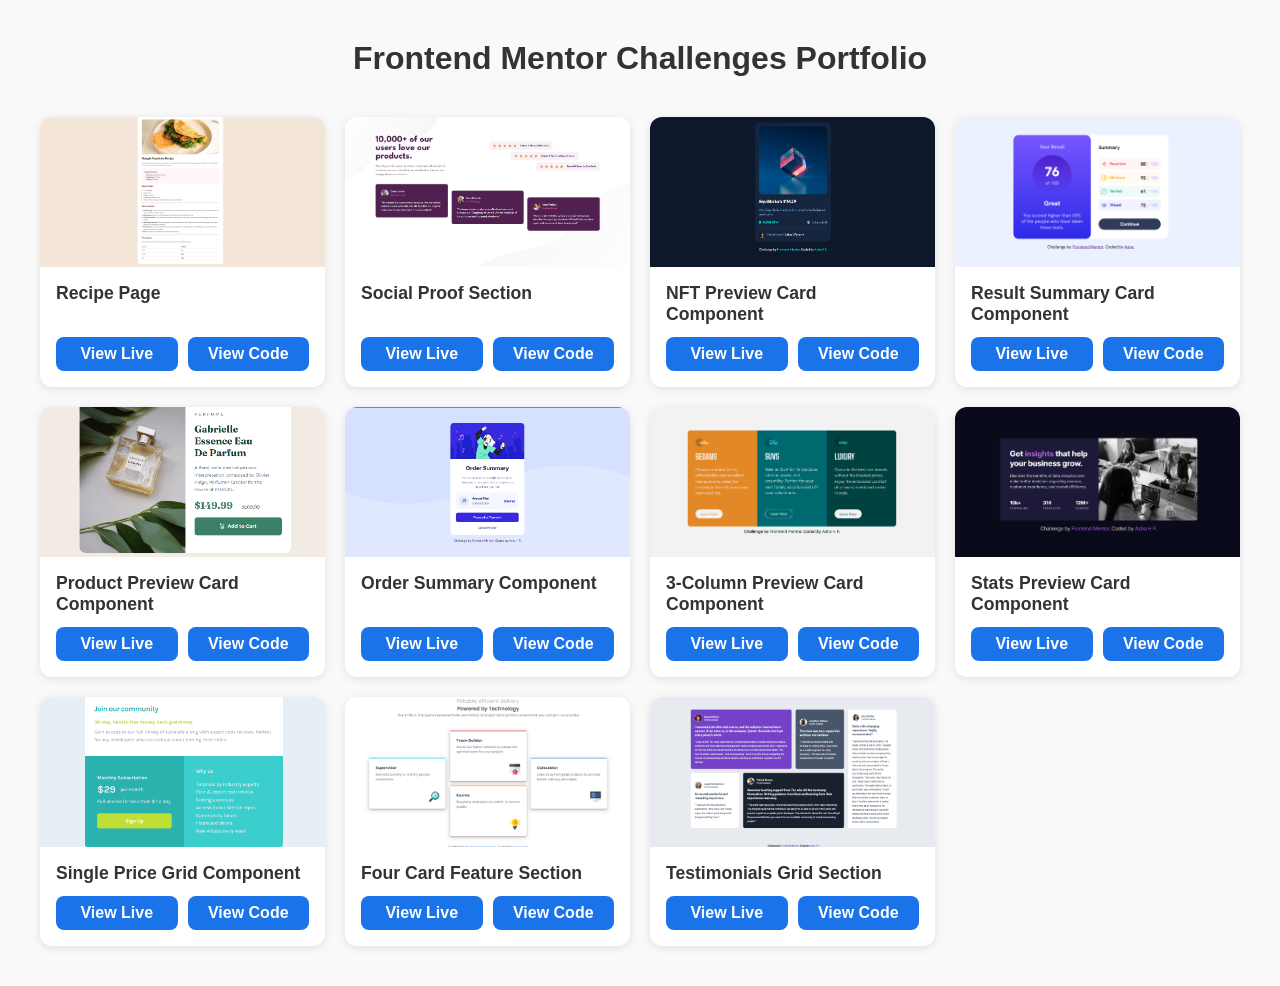
==== index.html @ 2303ed1d "Added blog-preview-card solution" ====
<!DOCTYPE html>
<html lang="en">
<head>
  <meta charset="UTF-8">
  <meta name="viewport" content="width=device-width, initial-scale=1.0">
  <title>Frontend Mentor Challenges Portfolio</title>
  <link rel="stylesheet" href="styles.css">
</head>
<body>
  <h1>Frontend Mentor Challenges Portfolio</h1>

  <div class="grid">

    <!-- Recipe page -->
     <div class="card">
      <img src="recipe-page\screenshot.png" alt="Recipe page Screenshot">
      <div class="card-content">
        <h2>Recipe Page</h2>
        <div class="buttons">
          <a href="recipe-page/" target="_blank">View Live</a>
          <a href="https://github.com/asha-16/frontend-mentor-projects/tree/main/recipe-page" target="_blank">View Code</a>
        </div>
      </div>
    </div>

    <!-- Social Proof Section -->
    <div class="card">
      <img src="social-proof-section/screenshot.png" alt="Social Proof Screenshot">
      <div class="card-content">
        <h2>Social Proof Section</h2>
        <div class="buttons">
          <a href="social-proof-section/" target="_blank">View Live</a>
          <a href="https://github.com/asha-16/frontend-mentor-projects/tree/main/single-price-grid" target="_blank">View Code</a>
        </div>
      </div>
    </div>

    <!-- NFT Preview Card -->
    <div class="card">
      <img src="nft-preview-card/screenshot.png" alt="NFT Preview Card Screenshot">
      <div class="card-content">
        <h2>NFT Preview Card Component</h2>
        <div class="buttons">
          <a href="nft-preview-card/" target="_blank">View Live</a>
          <a href="https://github.com/asha-16/frontend-mentor-projects/tree/main/nft-preview-card" target="_blank">View Code</a>
        </div>
      </div>
    </div>

    <!-- Result Summary Card -->
    <div class="card">
      <img src="result-summary-card/screenshot.png" alt="Result Summary Screenshot">
      <div class="card-content">
        <h2>Result Summary Card Component</h2>
        <div class="buttons">
          <a href="result-summary-card/" target="_blank">View Live</a>
          <a href="https://github.com/asha-16/frontend-mentor-projects/tree/main/result-summary-card" target="_blank">View Code</a>
        </div>
      </div>
    </div>

    <!-- Product Preview Card -->
    <div class="card">
      <img src="product-preview-card/screenshot.png" alt="Product Preview Screenshot">
      <div class="card-content">
        <h2>Product Preview Card Component</h2>
        <div class="buttons">
          <a href="product-preview-card/" target="_blank">View Live</a>
          <a href="https://github.com/asha-16/frontend-mentor-projects/tree/main/product-preview-card" target="_blank">View Code</a>
        </div>
      </div>
    </div>

    <!-- Order Summary Component -->
    <div class="card">
      <img src="order-summary-component/screenshot.png" alt="Order Summary Screenshot">
      <div class="card-content">
        <h2>Order Summary Component</h2>
        <div class="buttons">
          <a href="order-summary-component/" target="_blank">View Live</a>
          <a href="https://github.com/asha-16/frontend-mentor-projects/tree/main/order-summary-component" target="_blank">View Code</a>
        </div>
      </div>
    </div>

    <!-- 3-Column Preview Card -->
    <div class="card">
      <img src="3-column-preview-card/screenshot.png" alt="3-Column Preview Screenshot">
      <div class="card-content">
        <h2>3-Column Preview Card Component</h2>
        <div class="buttons">
          <a href="3-column-preview-card/" target="_blank">View Live</a>
          <a href="https://github.com/asha-16/frontend-mentor-projects/tree/main/3-column-preview-card" target="_blank">View Code</a>
        </div>
      </div>
    </div>

    <!-- Stats Preview Card -->
    <div class="card">
      <img src="stats-preview-card/screenshot.png" alt="Stats Preview Screenshot">
      <div class="card-content">
        <h2>Stats Preview Card Component</h2>
        <div class="buttons">
          <a href="stats-preview-card/" target="_blank">View Live</a>
          <a href="https://github.com/asha-16/frontend-mentor-projects/tree/main/stats-preview-card" target="_blank">View Code</a>
        </div>
      </div>
    </div>

    <!-- Single Price Grid -->
    <div class="card">
      <img src="single-price-grid/screenshot.png" alt="Single Price Grid Screenshot">
      <div class="card-content">
        <h2>Single Price Grid Component</h2>
        <div class="buttons">
          <a href="single-price-grid/" target="_blank">View Live</a>
          <a href="https://github.com/asha-16/frontend-mentor-projects/tree/main/single-price-grid" target="_blank">View Code</a>
        </div>
      </div>
    </div>

    <!-- Four Card Feature Section -->
    <div class="card">
      <img src="four-card-feature/screenshot.png" alt="Four Card Feature Screenshot">
      <div class="card-content">
        <h2>Four Card Feature Section</h2>
        <div class="buttons">
          <a href="four-card-feature/" target="_blank">View Live</a>
          <a href="https://github.com/asha-16/frontend-mentor-projects/tree/main/four-card-feature" target="_blank">View Code</a>
        </div>
      </div>
    </div>

    <!-- Testimonials Grid Section -->
    <div class="card">
      <img src="testimonials-grid/screenshot.png" alt="Testimonials Grid Screenshot">
      <div class="card-content">
        <h2>Testimonials Grid Section</h2>
        <div class="buttons">
          <a href="testimonials-grid/" target="_blank">View Live</a>
          <a href="https://github.com/asha-16/frontend-mentor-projects/tree/main/testimonials-grid" target="_blank">View Code</a>
        </div>
      </div>
    </div>

    

  </div>

</body>
</html>
---- styles.css ----
body {
  font-family: Arial, sans-serif;
  margin: 40px;
  background-color: #f9f9f9;
}

h1 {
  text-align: center;
  margin-bottom: 40px;
  color: #333;
}

.grid {
  display: grid;
  grid-template-columns: repeat(auto-fit, minmax(250px, 1fr));
  gap: 20px;
}

.card {
  background-color: #fff;
  border-radius: 12px;
  overflow: hidden;
  box-shadow: 0 2px 8px rgba(0,0,0,0.1);
  transition: transform 0.2s, box-shadow 0.2s;
  display: flex;
  flex-direction: column;
}

.card:hover {
  transform: translateY(-4px);
  box-shadow: 0 6px 15px rgba(0,0,0,0.15);
}

.card img {
  width: 100%;
  height: 150px;
  object-fit: cover;
}

.card-content {
  padding: 16px;
  flex: 1;
  display: flex;
  flex-direction: column;
  justify-content: space-between;
}

.card h2 {
  font-size: 1.1rem;
  margin: 0 0 12px 0;
  color: #333;
}

.buttons {
  display: flex;
  gap: 10px;
}

.buttons a {
  flex: 1;
  text-align: center;
  text-decoration: none;
  color: white;
  background-color: #1a73e8;
  padding: 8px 0;
  border-radius: 8px;
  font-weight: bold;
  transition: background-color 0.2s;
}

.buttons a:hover {
  background-color: #1558b0;
}
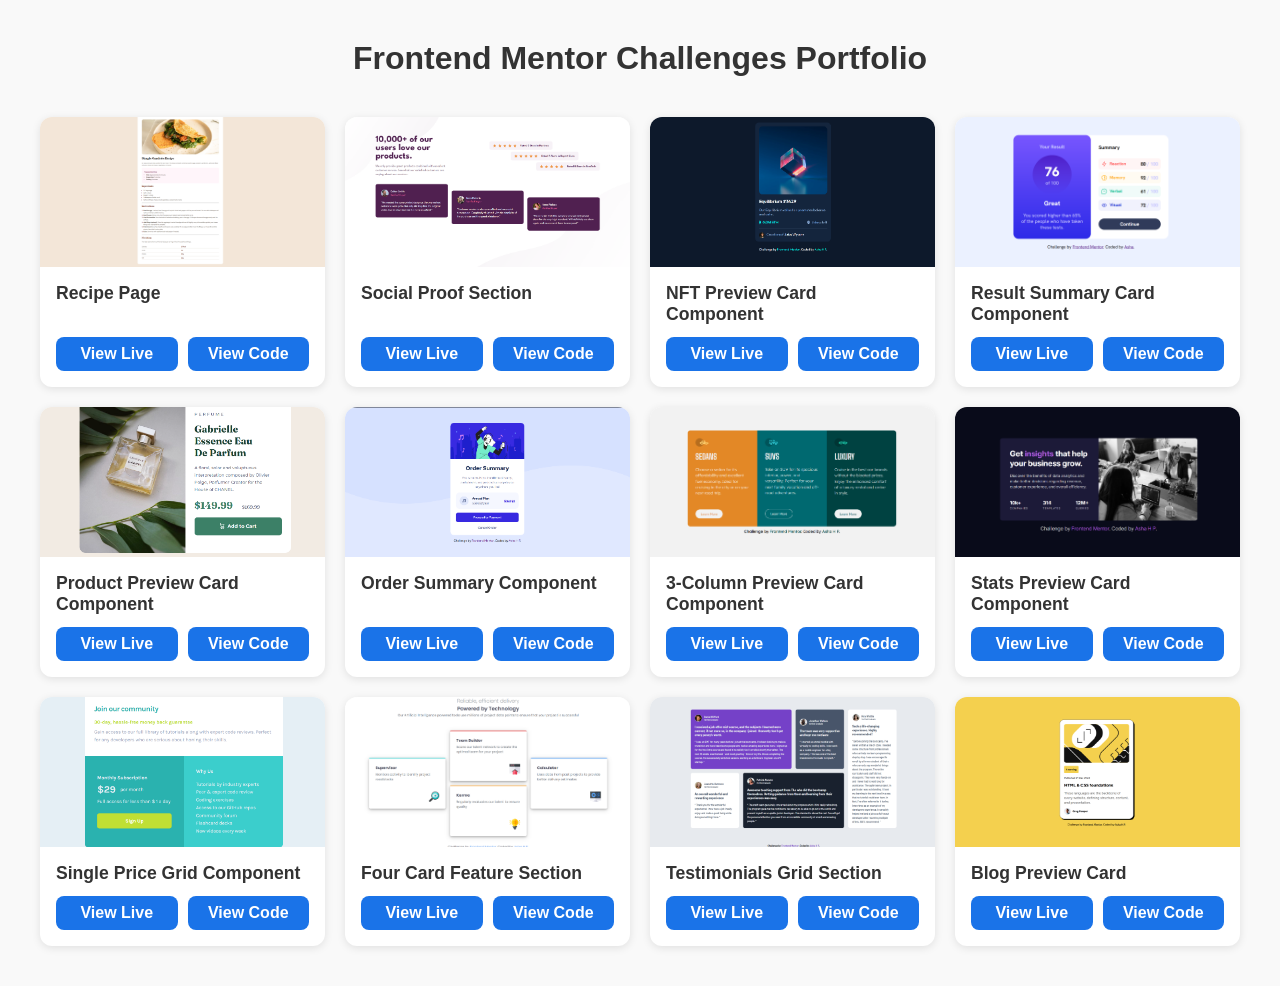
==== commit 304db8a2: "updated portfolio" ====
--- a/index.html
+++ b/index.html
@@ -143,7 +143,18 @@
       </div>
     </div>
 
-    
+    <!-- Blog Preview card -->
+    <div class="card">
+      <img src="blog-preview-card\screenshot.png" alt="Blog Preview card Screenshot">
+      <div class="card-content">
+        <h2>Blog Preview Card</h2>
+        <div class="buttons">
+          <a href="blog-preview-card" target="_blank">View Live</a>
+          <a href="https://github.com/asha-16/frontend-mentor-projects/tree/main/blog-preview-card" target="_blank">View Code</a>
+        </div>
+      </div>
+    </div>
+
 
   </div>
 
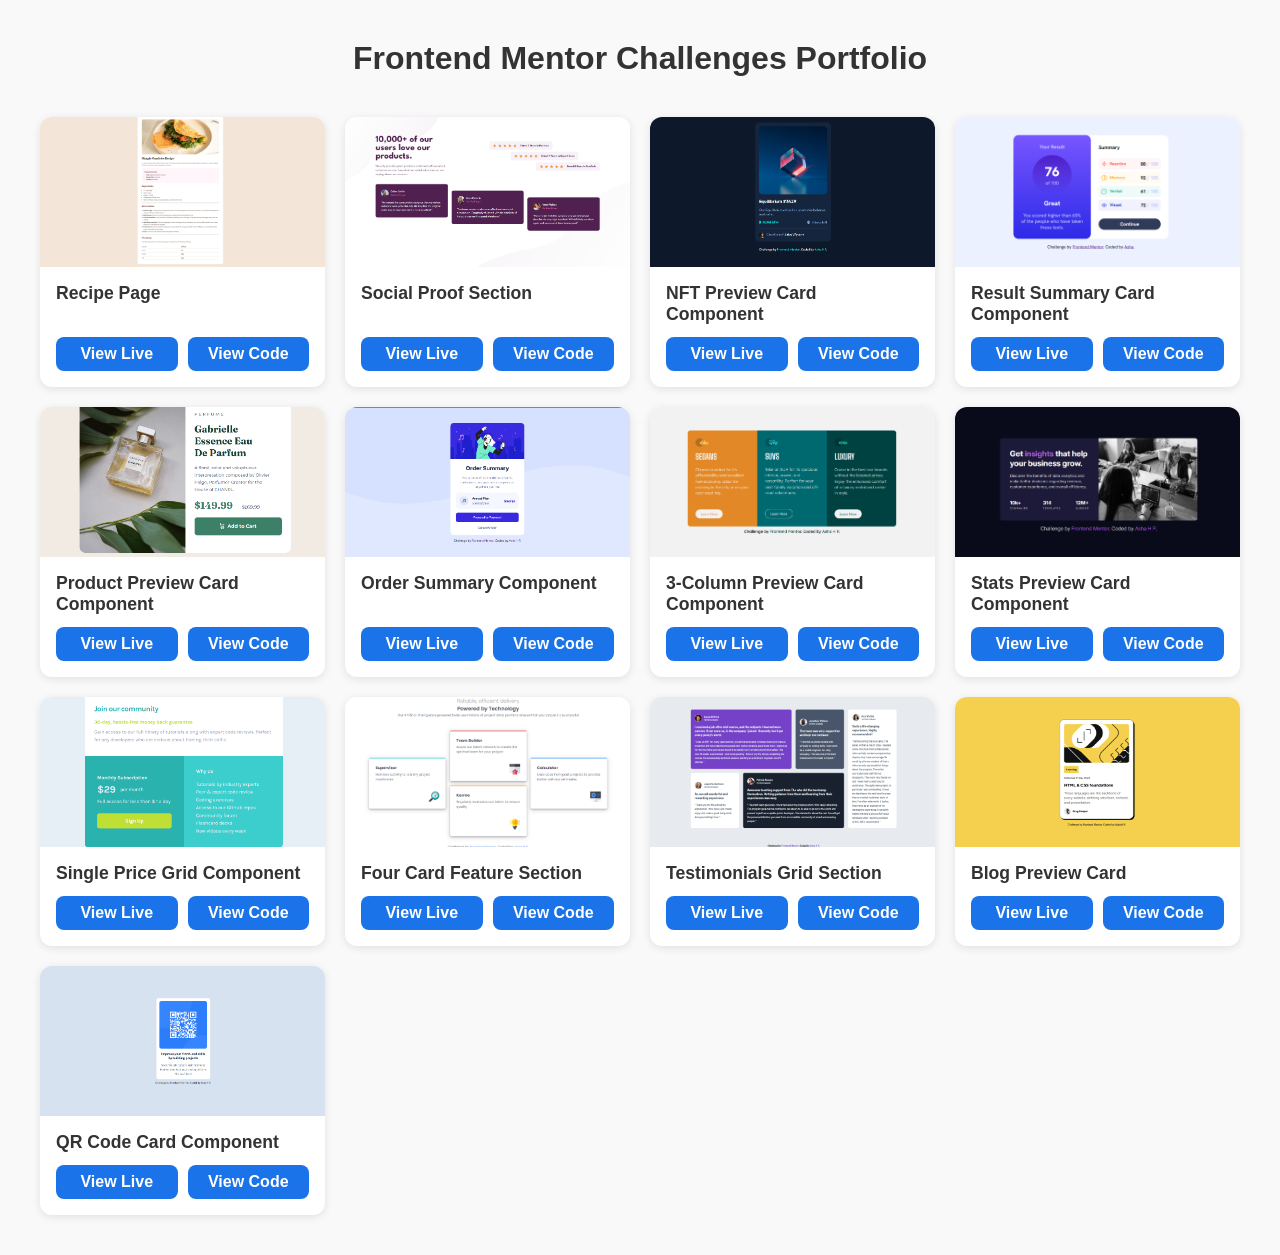
==== commit d0897983: "Add QR Code Component challenge" ====
--- a/index.html
+++ b/index.html
@@ -155,6 +155,18 @@
       </div>
     </div>
 
+    <!-- Qr code card component -->
+    <div class="card">
+      <img src="qr-code-component\screenshot.png" alt="Qr code card Screenshot">
+      <div class="card-content">
+        <h2>QR Code Card Component</h2>
+        <div class="buttons">
+          <a href="qr-code-component" target="_blank">View Live</a>
+          <a href="https://github.com/asha-16/frontend-mentor-projects/tree/main/blog-preview-card" target="_blank">View Code</a>
+        </div>
+      </div>
+    </div>
+
 
   </div>
 
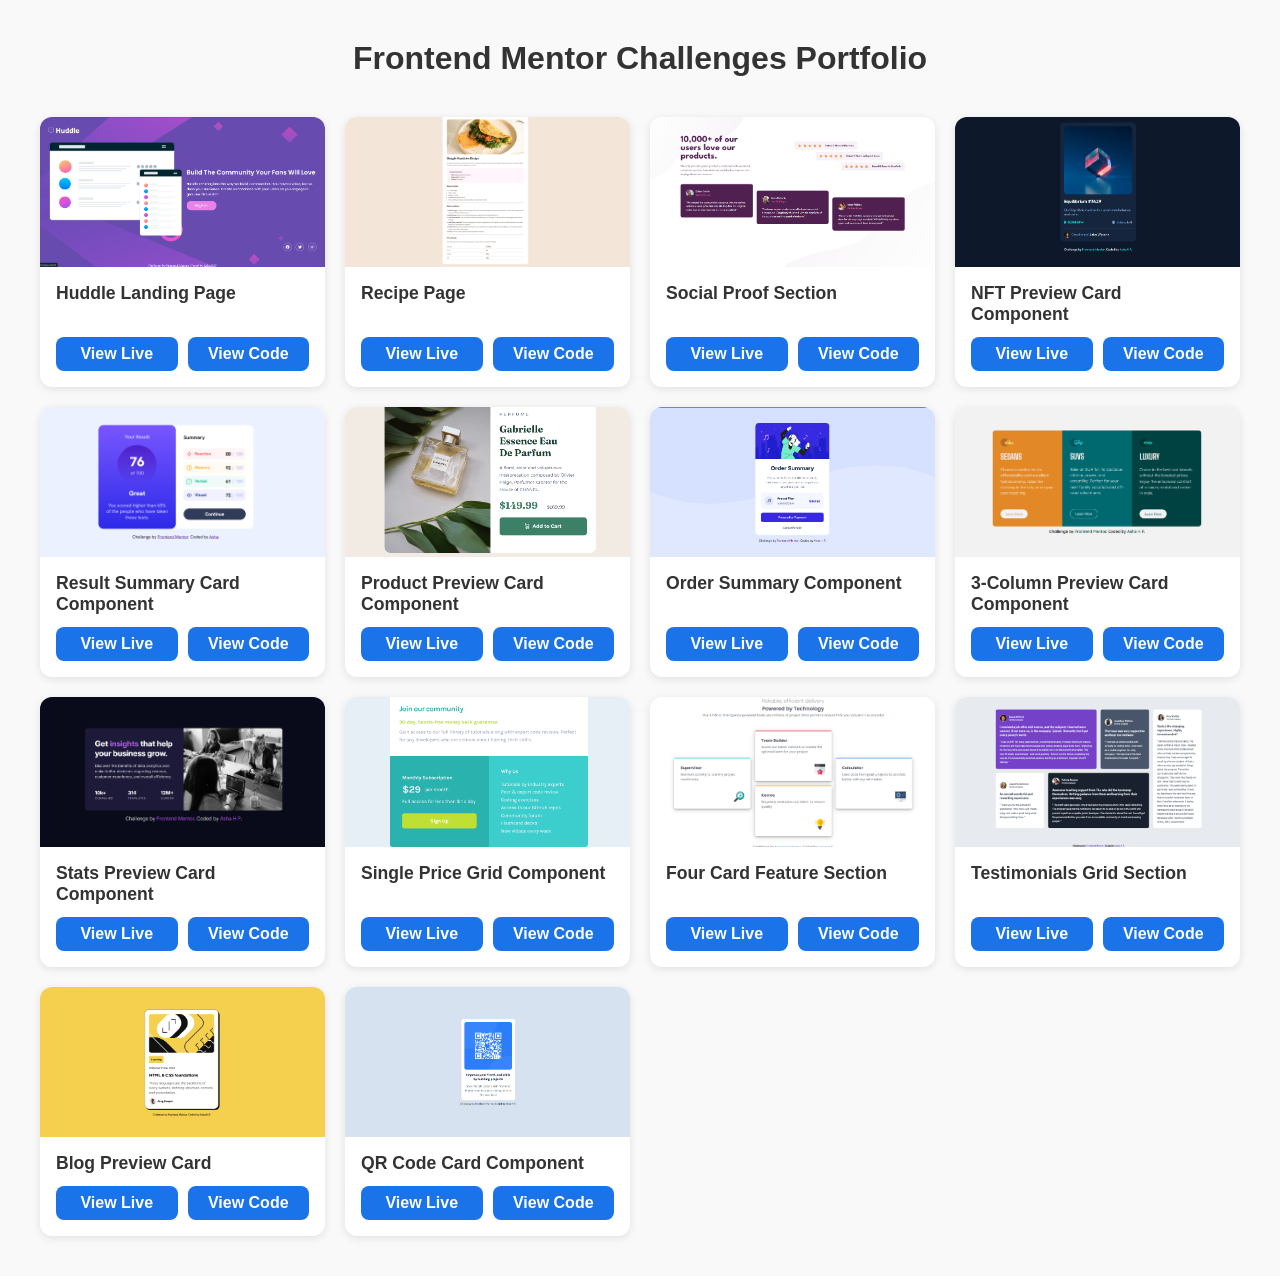
==== commit 3f165879: "Add Huddle landing page to portfolio" ====
--- a/index.html
+++ b/index.html
@@ -10,6 +10,19 @@
   <h1>Frontend Mentor Challenges Portfolio</h1>
 
   <div class="grid">
+
+    <!-- Huddle Landing Page -->
+     <div class="card">
+      <img src="huddle-landing-page\screenshot.png" alt="Huddle Landing Page Screenshot">
+      <div class="card-content">
+        <h2>Huddle Landing Page</h2>
+        <div class="buttons">
+          <a href="huddle-landing-page/" target="_blank">View Live</a>
+          <a href="https://github.com/asha-16/frontend-mentor-projects/tree/main/huddle-landing-page" target="_blank">View Code</a>
+        </div>
+      </div>
+    </div>
+
 
     <!-- Recipe page -->
      <div class="card">
@@ -162,7 +175,7 @@
         <h2>QR Code Card Component</h2>
         <div class="buttons">
           <a href="qr-code-component" target="_blank">View Live</a>
-          <a href="https://github.com/asha-16/frontend-mentor-projects/tree/main/blog-preview-card" target="_blank">View Code</a>
+          <a href="https://github.com/asha-16/frontend-mentor-projects/tree/main/qr-code-component" target="_blank">View Code</a>
         </div>
       </div>
     </div>
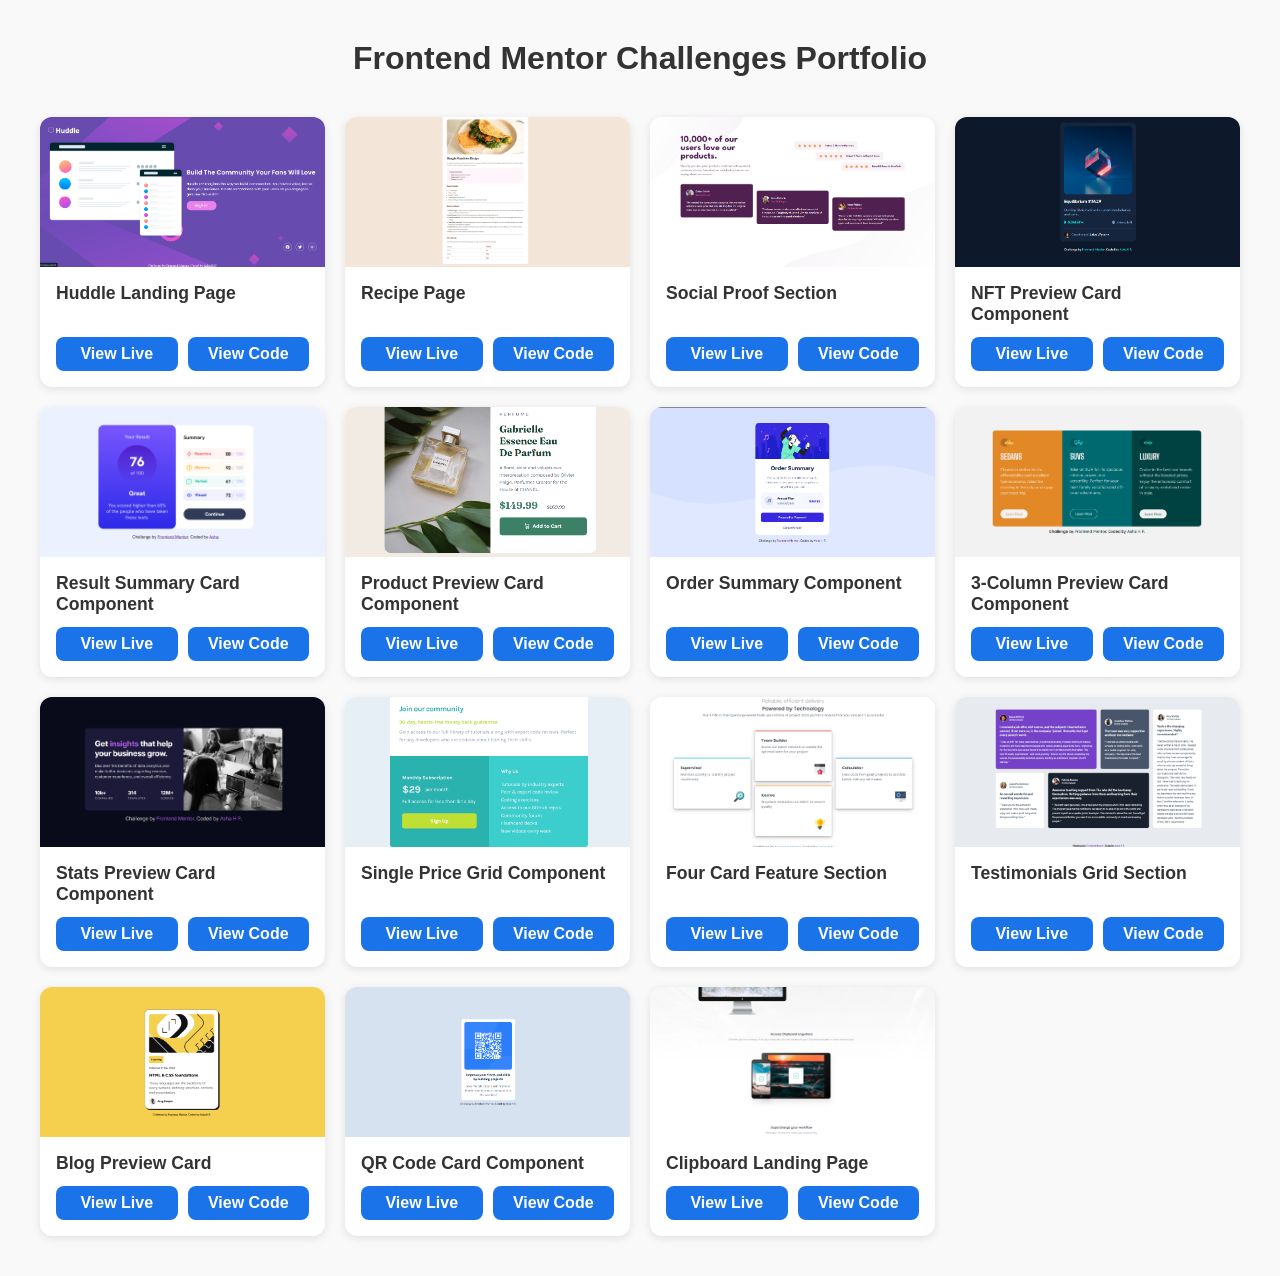
==== commit 75c060bc: "Add Clipboard Landing Page to portfolio" ====
--- a/index.html
+++ b/index.html
@@ -181,6 +181,21 @@
     </div>
 
 
+    <!-- Clipboard landing page -->
+    <div class="card">
+      <img src="clipboard-landing-page\screenshot.png" alt="Clipboard landing page Screenshot">
+      <div class="card-content">
+        <h2>Clipboard Landing Page</h2>
+        <div class="buttons">
+          <a href="clipboard-landing-page" target="_blank">View Live</a>
+          <a href="https://github.com/asha-16/frontend-mentor-projects/tree/main/clipboard-landing-page" target="_blank">View Code</a>
+        </div>
+      </div>
+    </div>
+
+
+    
+
   </div>
 
 </body>
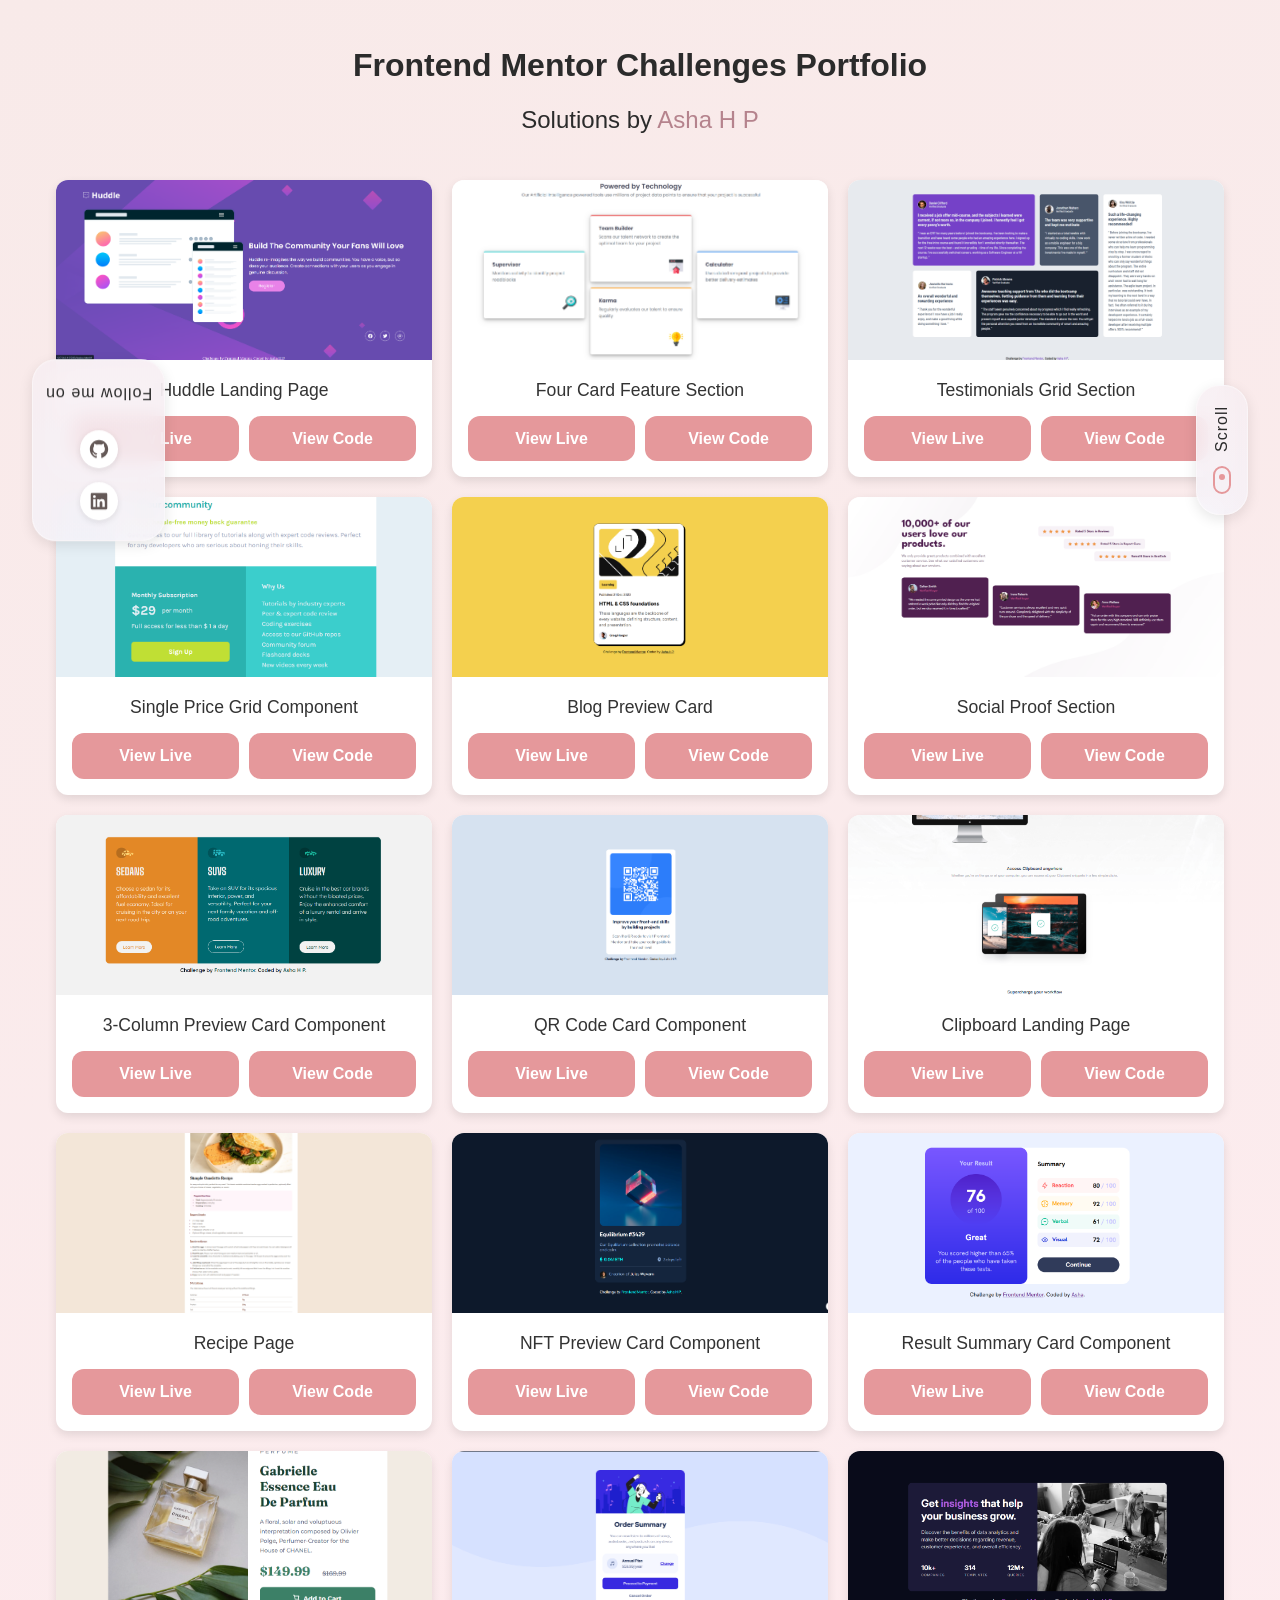
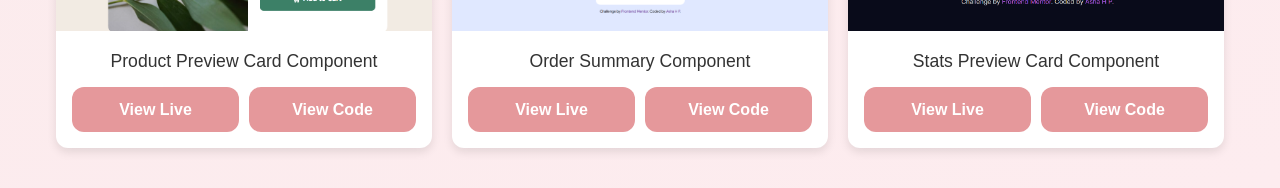
==== commit 931e0a5c: "Reordered portfolio cards and changed overall styles" ====
--- a/index.html
+++ b/index.html
@@ -7,7 +7,31 @@
   <link rel="stylesheet" href="styles.css">
 </head>
 <body>
+  <!--  Social Links Section -->
+<header class="social-header">
+  <div class="social-container">
+    
+    <div class="social-links">
+      <h1>Follow me on</h1>
+      <a href="https://github.com/asha-16" target="_blank" aria-label="GitHub">
+        <img src="images/icon-github.svg" alt="GitHub" />
+      </a>
+      <a href="https://www.linkedin.com/in/ashahp16/" target="_blank" aria-label="LinkedIn">
+        <img src="images/icon-linkedin.svg" alt="LinkedIn" />
+      </a>
+    </div>
+  </div>
+</header>
+
+  <!-- 🌸 Scroll Down Indicator -->
+  <div class="scroll-indicator">
+    <div class="scroll-text">Scroll</div>
+    <div class="scroll-arrow"></div>
+  </div>
+
+
   <h1>Frontend Mentor Challenges Portfolio</h1>
+  <h2>Solutions by <a href="https://github.com/asha-16" target="_blank">Asha H P</a></h2>
 
   <div class="grid">
 
@@ -24,6 +48,103 @@
     </div>
 
 
+    <!-- Four Card Feature Section -->
+    <div class="card">
+      <img src="four-card-feature/screenshot.png" alt="Four Card Feature Screenshot">
+      <div class="card-content">
+        <h2>Four Card Feature Section</h2>
+        <div class="buttons">
+          <a href="four-card-feature/" target="_blank">View Live</a>
+          <a href="https://github.com/asha-16/frontend-mentor-projects/tree/main/four-card-feature" target="_blank">View Code</a>
+        </div>
+      </div>
+    </div>
+
+
+    <!-- Testimonials Grid Section -->
+    <div class="card">
+      <img src="testimonials-grid/screenshot.png" alt="Testimonials Grid Screenshot">
+      <div class="card-content">
+        <h2>Testimonials Grid Section</h2>
+        <div class="buttons">
+          <a href="testimonials-grid/" target="_blank">View Live</a>
+          <a href="https://github.com/asha-16/frontend-mentor-projects/tree/main/testimonials-grid" target="_blank">View Code</a>
+        </div>
+      </div>
+    </div>
+
+    <!-- Single Price Grid -->
+    <div class="card">
+      <img src="single-price-grid/screenshot.png" alt="Single Price Grid Screenshot">
+      <div class="card-content">
+        <h2>Single Price Grid Component</h2>
+        <div class="buttons">
+          <a href="single-price-grid/" target="_blank">View Live</a>
+          <a href="https://github.com/asha-16/frontend-mentor-projects/tree/main/single-price-grid" target="_blank">View Code</a>
+        </div>
+      </div>
+    </div>
+
+     <!-- Blog Preview card -->
+    <div class="card">
+      <img src="blog-preview-card\screenshot.png" alt="Blog Preview card Screenshot">
+      <div class="card-content">
+        <h2>Blog Preview Card</h2>
+        <div class="buttons">
+          <a href="blog-preview-card" target="_blank">View Live</a>
+          <a href="https://github.com/asha-16/frontend-mentor-projects/tree/main/blog-preview-card" target="_blank">View Code</a>
+        </div>
+      </div>
+    </div>
+
+     <!-- Social Proof Section -->
+    <div class="card">
+      <img src="social-proof-section/screenshot.png" alt="Social Proof Screenshot">
+      <div class="card-content">
+        <h2>Social Proof Section</h2>
+        <div class="buttons">
+          <a href="social-proof-section/" target="_blank">View Live</a>
+          <a href="https://github.com/asha-16/frontend-mentor-projects/tree/main/single-price-grid" target="_blank">View Code</a>
+        </div>
+      </div>
+    </div>
+
+    <!-- 3-Column Preview Card -->
+    <div class="card">
+      <img src="3-column-preview-card/screenshot.png" alt="3-Column Preview Screenshot">
+      <div class="card-content">
+        <h2>3-Column Preview Card Component</h2>
+        <div class="buttons">
+          <a href="3-column-preview-card/" target="_blank">View Live</a>
+          <a href="https://github.com/asha-16/frontend-mentor-projects/tree/main/3-column-preview-card" target="_blank">View Code</a>
+        </div>
+      </div>
+    </div>
+
+    <!-- Qr code card component -->
+    <div class="card">
+      <img src="qr-code-component\screenshot.png" alt="Qr code card Screenshot">
+      <div class="card-content">
+        <h2>QR Code Card Component</h2>
+        <div class="buttons">
+          <a href="qr-code-component" target="_blank">View Live</a>
+          <a href="https://github.com/asha-16/frontend-mentor-projects/tree/main/qr-code-component" target="_blank">View Code</a>
+        </div>
+      </div>
+    </div>
+
+    <!-- Clipboard landing page -->
+    <div class="card">
+      <img src="clipboard-landing-page\screenshot.png" alt="Clipboard landing page Screenshot">
+      <div class="card-content">
+        <h2>Clipboard Landing Page</h2>
+        <div class="buttons">
+          <a href="clipboard-landing-page" target="_blank">View Live</a>
+          <a href="https://github.com/asha-16/frontend-mentor-projects/tree/main/clipboard-landing-page" target="_blank">View Code</a>
+        </div>
+      </div>
+    </div>
+
     <!-- Recipe page -->
      <div class="card">
       <img src="recipe-page\screenshot.png" alt="Recipe page Screenshot">
@@ -36,17 +157,7 @@
       </div>
     </div>
 
-    <!-- Social Proof Section -->
-    <div class="card">
-      <img src="social-proof-section/screenshot.png" alt="Social Proof Screenshot">
-      <div class="card-content">
-        <h2>Social Proof Section</h2>
-        <div class="buttons">
-          <a href="social-proof-section/" target="_blank">View Live</a>
-          <a href="https://github.com/asha-16/frontend-mentor-projects/tree/main/single-price-grid" target="_blank">View Code</a>
-        </div>
-      </div>
-    </div>
+   
 
     <!-- NFT Preview Card -->
     <div class="card">
@@ -96,17 +207,7 @@
       </div>
     </div>
 
-    <!-- 3-Column Preview Card -->
-    <div class="card">
-      <img src="3-column-preview-card/screenshot.png" alt="3-Column Preview Screenshot">
-      <div class="card-content">
-        <h2>3-Column Preview Card Component</h2>
-        <div class="buttons">
-          <a href="3-column-preview-card/" target="_blank">View Live</a>
-          <a href="https://github.com/asha-16/frontend-mentor-projects/tree/main/3-column-preview-card" target="_blank">View Code</a>
-        </div>
-      </div>
-    </div>
+    
 
     <!-- Stats Preview Card -->
     <div class="card">
@@ -120,78 +221,12 @@
       </div>
     </div>
 
-    <!-- Single Price Grid -->
-    <div class="card">
-      <img src="single-price-grid/screenshot.png" alt="Single Price Grid Screenshot">
-      <div class="card-content">
-        <h2>Single Price Grid Component</h2>
-        <div class="buttons">
-          <a href="single-price-grid/" target="_blank">View Live</a>
-          <a href="https://github.com/asha-16/frontend-mentor-projects/tree/main/single-price-grid" target="_blank">View Code</a>
-        </div>
-      </div>
-    </div>
-
-    <!-- Four Card Feature Section -->
-    <div class="card">
-      <img src="four-card-feature/screenshot.png" alt="Four Card Feature Screenshot">
-      <div class="card-content">
-        <h2>Four Card Feature Section</h2>
-        <div class="buttons">
-          <a href="four-card-feature/" target="_blank">View Live</a>
-          <a href="https://github.com/asha-16/frontend-mentor-projects/tree/main/four-card-feature" target="_blank">View Code</a>
-        </div>
-      </div>
-    </div>
-
-    <!-- Testimonials Grid Section -->
-    <div class="card">
-      <img src="testimonials-grid/screenshot.png" alt="Testimonials Grid Screenshot">
-      <div class="card-content">
-        <h2>Testimonials Grid Section</h2>
-        <div class="buttons">
-          <a href="testimonials-grid/" target="_blank">View Live</a>
-          <a href="https://github.com/asha-16/frontend-mentor-projects/tree/main/testimonials-grid" target="_blank">View Code</a>
-        </div>
-      </div>
-    </div>
-
-    <!-- Blog Preview card -->
-    <div class="card">
-      <img src="blog-preview-card\screenshot.png" alt="Blog Preview card Screenshot">
-      <div class="card-content">
-        <h2>Blog Preview Card</h2>
-        <div class="buttons">
-          <a href="blog-preview-card" target="_blank">View Live</a>
-          <a href="https://github.com/asha-16/frontend-mentor-projects/tree/main/blog-preview-card" target="_blank">View Code</a>
-        </div>
-      </div>
-    </div>
-
-    <!-- Qr code card component -->
-    <div class="card">
-      <img src="qr-code-component\screenshot.png" alt="Qr code card Screenshot">
-      <div class="card-content">
-        <h2>QR Code Card Component</h2>
-        <div class="buttons">
-          <a href="qr-code-component" target="_blank">View Live</a>
-          <a href="https://github.com/asha-16/frontend-mentor-projects/tree/main/qr-code-component" target="_blank">View Code</a>
-        </div>
-      </div>
-    </div>
-
-
-    <!-- Clipboard landing page -->
-    <div class="card">
-      <img src="clipboard-landing-page\screenshot.png" alt="Clipboard landing page Screenshot">
-      <div class="card-content">
-        <h2>Clipboard Landing Page</h2>
-        <div class="buttons">
-          <a href="clipboard-landing-page" target="_blank">View Live</a>
-          <a href="https://github.com/asha-16/frontend-mentor-projects/tree/main/clipboard-landing-page" target="_blank">View Code</a>
-        </div>
-      </div>
-    </div>
+   
+
+    
+
+
+    
 
 
     
--- a/styles.css
+++ b/styles.css
@@ -1,73 +1,301 @@
+/* ------------------------------
+   🌸 Muted Rose & Slate Theme
+--------------------------------*/
+
+:root {
+  --bg-color-start: #f8eae9;
+  --bg-color-end: #fdecef;
+  --text-color: #2b2b2b;
+  --card-bg: #ffffff;
+  --primary-color: #e5989b;
+  --primary-hover: #b5838d;
+  --shadow-light: rgba(0, 0, 0, 0.1);
+  --shadow-dark: rgba(0, 0, 0, 0.25);
+  --radius: 12px;
+  --gap: 20px;
+  --max-width: 1200px;
+}
+
+* { box-sizing: border-box; margin: 0; padding: 0; }
+
 body {
-  font-family: Arial, sans-serif;
+  font-family: 'Poppins', Arial, sans-serif;
+  background: linear-gradient(160deg, var(--bg-color-start) 0%, var(--bg-color-end) 100%);
+  color: var(--text-color);
   margin: 40px;
-  background-color: #f9f9f9;
-}
-
-h1 {
+  line-height: 1.6;
+}
+
+/* -------------------------------------
+   🌸 Vertical Sticky Social Sidebar
+-------------------------------------- */
+.social-header {
+  position: fixed;
+  top: 50%;
+  left: 32px;
+  transform: translateY(-50%);
+  z-index: 100;
+  background: linear-gradient(
+    to bottom,
+    rgba(247, 238, 242, 0.85),
+    rgba(245, 242, 248, 0.85)
+  );
+  backdrop-filter: blur(10px);
+  border-radius: 24px;
+  padding: 20px 12px;
+  box-shadow: 0 4px 14px rgba(0, 0, 0, 0.1);
+  border: 1px solid rgba(255, 255, 255, 0.4);
+  display: flex;
+  flex-direction: column;
+  align-items: center;
+  gap: 18px;
+}
+
+/* Label */
+.social-container h1 {
+  writing-mode: sideways-lr;
+  transform: rotate(180deg);
+  font-size: 1rem;
+  color: var(--text-color);
+  font-weight: 500;
+  margin-bottom: 10px;
+  letter-spacing: 1px;
+}
+
+/* Social links */
+.social-links {
+  display: flex;
+  flex-direction: column;
+  align-items: center;
+  gap: 14px;
+}
+
+.social-links a {
+  display: inline-flex;
+  justify-content: center;
+  align-items: center;
+  background-color: var(--card-bg);
+  width: 38px;
+  height: 38px;
+  border-radius: 50%;
+  box-shadow: 0 2px 6px var(--shadow-light);
+  transition: all 0.3s ease;
+}
+
+.social-links a:hover {
+  background-color: var(--primary-color);
+  box-shadow: 0 6px 12px var(--shadow-dark);
+  transform: translateY(-2px);
+}
+
+.social-links img {
+  width: 22px;
+  height: 22px;
+  filter: invert(35%) sepia(12%) saturate(350%) hue-rotate(320deg) brightness(95%) contrast(90%);
+  transition: filter 0.3s ease;
+}
+
+.social-links a:hover img {
+  filter: brightness(0) invert(1);
+}
+
+/* Animation */
+.social-links a {
+  opacity: 0;
+  animation: fadeInUp 0.6s ease forwards;
+}
+.social-links a:nth-child(1) { animation-delay: 0.1s; }
+.social-links a:nth-child(2) { animation-delay: 0.2s; }
+.social-links a:nth-child(3) { animation-delay: 0.3s; }
+
+@keyframes fadeInUp {
+  0% { opacity: 0; transform: translateY(10px); }
+  100% { opacity: 1; transform: translateY(0); }
+}
+
+
+/* -------------------------------------
+   🌸 Scroll Down Indicator (Right Side)
+-------------------------------------- */
+.scroll-indicator {
+  position: fixed;
+  top: 50%;
+  right: 32px;
+  transform: translateY(-50%);
+  z-index: 100;
+  background: linear-gradient(
+    to bottom,
+    rgba(247, 238, 242, 0.85),
+    rgba(245, 242, 248, 0.85)
+  );
+  backdrop-filter: blur(10px);
+  border-radius: 24px;
+  padding: 20px 12px;
+  box-shadow: 0 4px 14px rgba(0, 0, 0, 0.1);
+  border: 1px solid rgba(255, 255, 255, 0.4);
+  display: flex;
+  flex-direction: column;
+  align-items: center;
+  gap: 14px;
+  cursor: default;
+  animation: fadeInRight 0.8s ease forwards;
+}
+
+/* Text (vertical writing) */
+.scroll-text {
+  writing-mode: vertical-rl;
+  transform: rotate(180deg);
+  font-size: 1rem;
+  color: var(--text-color);
+  font-weight: 500;
+  letter-spacing: 1px;
+}
+
+/* Animated arrow */
+.scroll-arrow {
+  width: 18px;
+  height: 28px;
+  border: 2px solid var(--primary-color);
+  border-radius: 12px;
+  position: relative;
+  overflow: hidden;
+}
+
+.scroll-arrow::after {
+  content: "";
+  position: absolute;
+  top: 6px;
+  left: 50%;
+  width: 6px;
+  height: 6px;
+  background-color: var(--primary-color);
+  border-radius: 50%;
+  transform: translateX(-50%);
+  animation: scrollDown 1.4s ease-in-out infinite;
+}
+
+/* Animations */
+@keyframes scrollDown {
+  0% { opacity: 0; transform: translate(-50%, 0); }
+  30% { opacity: 1; }
+  70% { opacity: 1; transform: translate(-50%, 12px); }
+  100% { opacity: 0; transform: translate(-50%, 18px); }
+}
+
+@keyframes fadeInRight {
+  from { opacity: 0; transform: translate(20px, -50%); }
+  to { opacity: 1; transform: translate(0, -50%); }
+}
+
+
+/* -------------------------------------
+   🌸 Main Content Styles */
+
+h1, h2 {
   text-align: center;
-  margin-bottom: 40px;
-  color: #333;
-}
+  color: var(--text-color);
+}
+h1 { margin-bottom: 10px; font-size: 2rem; }
+h2 { margin-bottom: 40px; font-weight: 400; }
+
+a {
+  text-decoration: none;
+  color: var(--primary-hover);
+  transition: color 0.3s ease;
+}
+a:hover { color: var(--primary-color); }
 
 .grid {
   display: grid;
-  grid-template-columns: repeat(auto-fit, minmax(250px, 1fr));
-  gap: 20px;
+  grid-template-columns: repeat(auto-fit, minmax(280px, 1fr));
+  gap: var(--gap);
+  max-width: var(--max-width);
+  margin: 0 auto;
+  padding: 0 1rem;
 }
 
 .card {
-  background-color: #fff;
-  border-radius: 12px;
+  background-color: var(--card-bg);
+  border-radius: var(--radius);
+  box-shadow: 0 4px 10px var(--shadow-light);
+  transition: transform 0.3s ease, box-shadow 0.3s ease;
+  display: flex;
+  flex-direction: column;
   overflow: hidden;
-  box-shadow: 0 2px 8px rgba(0,0,0,0.1);
-  transition: transform 0.2s, box-shadow 0.2s;
-  display: flex;
-  flex-direction: column;
-}
-
+}
 .card:hover {
-  transform: translateY(-4px);
-  box-shadow: 0 6px 15px rgba(0,0,0,0.15);
+  transform: translateY(-6px);
+  box-shadow: 0 10px 20px var(--shadow-dark);
 }
 
 .card img {
   width: 100%;
-  height: 150px;
+  height: 180px;
   object-fit: cover;
-}
+  transition: transform 0.4s ease;
+}
+.card:hover img { transform: scale(1.05); }
 
 .card-content {
   padding: 16px;
-  flex: 1;
   display: flex;
   flex-direction: column;
   justify-content: space-between;
 }
-
 .card h2 {
   font-size: 1.1rem;
-  margin: 0 0 12px 0;
   color: #333;
+  margin-bottom: 12px;
 }
 
 .buttons {
   display: flex;
   gap: 10px;
-}
-
+  margin-top: auto;
+}
 .buttons a {
   flex: 1;
   text-align: center;
-  text-decoration: none;
-  color: white;
-  background-color: #1a73e8;
-  padding: 8px 0;
-  border-radius: 8px;
-  font-weight: bold;
-  transition: background-color 0.2s;
-}
-
+  background-color: var(--primary-color);
+  color: #fff;
+  padding: 10px 0;
+  border-radius: var(--radius);
+  font-weight: 600;
+  transition: background-color 0.3s ease, transform 0.2s ease;
+}
 .buttons a:hover {
-  background-color: #1558b0;
-}
+  background-color: var(--primary-hover);
+  transform: translateY(-2px);
+}
+
+@media (max-width: 600px) {
+  body { margin: 20px; }
+
+  h1 { font-size: 1.6rem; }
+  .card img { height: 140px; }
+
+  .social-header {
+    top: auto;
+    left: 50%;
+    bottom: 16px;
+    transform: translateX(-50%);
+    flex-direction: row;
+    padding: 10px 18px;
+    border-radius: 18px;
+  }
+
+  .social-container h1 {
+    writing-mode: horizontal-tb;
+    transform: none;
+    margin-bottom: 0;
+    margin-right: 12px;
+    font-size: 0.95rem;
+  }
+
+  .social-links {
+    flex-direction: row;
+    gap: 12px;
+  }
+
+  .scroll-indicator { display: none; }
+}
